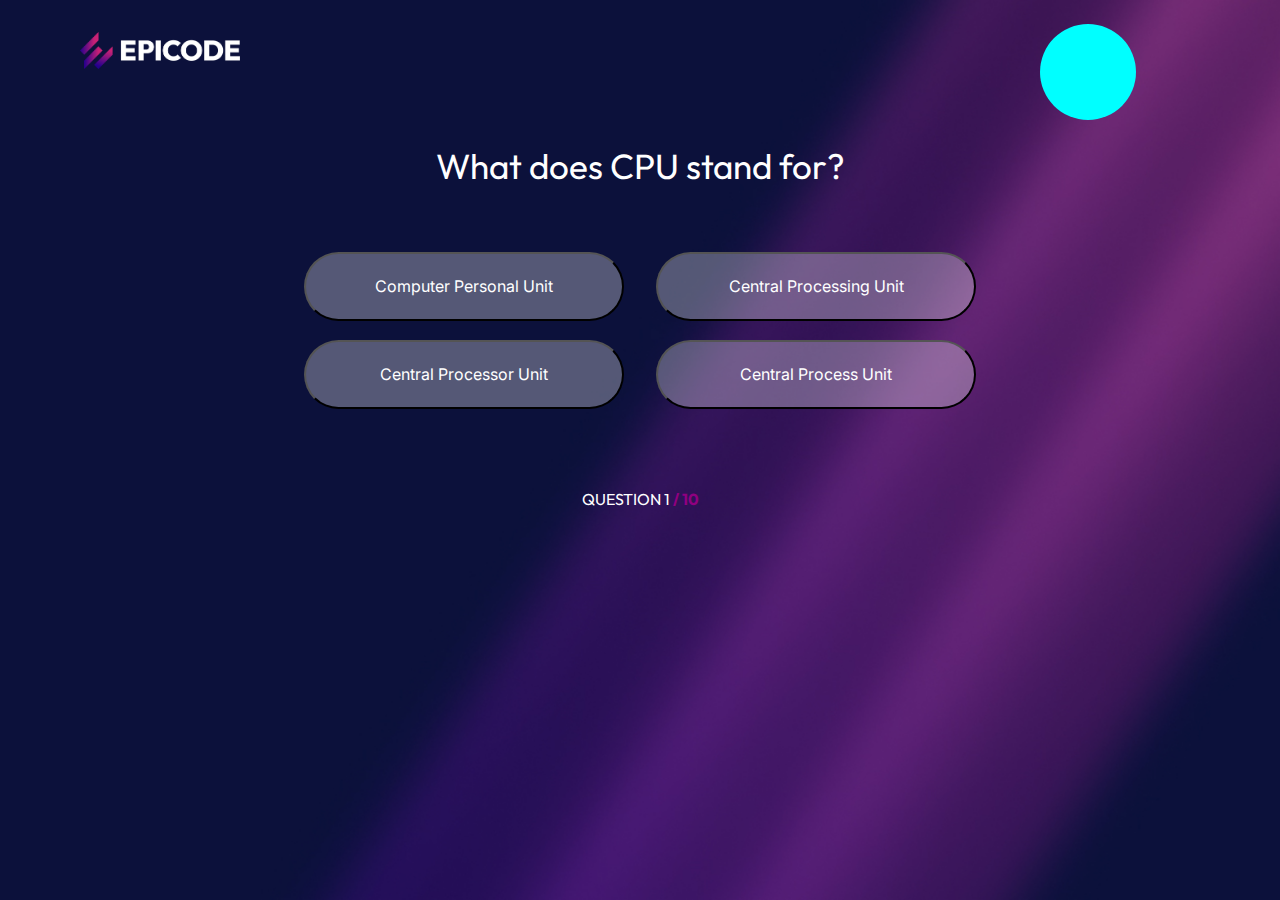
==== domanda.html @ c2282654 "sistemate +- proprozioni e modifiche generali css" ====
<!DOCTYPE html>
<html lang="en">
  <head>
    <meta charset="UTF-8" />
    <meta http-equiv="X-UA-Compatible" content="IE=edge" />
    <meta name="viewport" content="width=device-width, initial-scale=1.0" />
    <title>Questionario</title>
    <link rel="stylesheet" href="domanda.css" />
  </head>
  <body class="bg-image">
    <nav>
      <img class="logo" src="./assets/epicode_logo.png" alt="">
      <div class="timer"></div>
    </nav>
    <main>
      <div class="domanda-risposte-flex">       
        <p class="domanda"></p>  
        <div class="elenco-risposte">
          <input type="button" onclick="changePage()" class="box-risposta" value=""></input>
          <input type="button" onclick="changePage()" class="box-risposta" value=""></input>
          <input type="button" onclick="changePage()" class="box-risposta" value=""></input>
          <input type="button" onclick="changePage()" class="box-risposta" value=""></input>
        </div>
        <p class="numero-domanda">QUESTION <span class="numero-attuale-domanda">1</span> <span class="purple">/</span> <span class="numero-totale-domande purple">10</span></p>
      </div>
    </main>
    <script src="script.js"></script>
  </body>
</html>
---- domanda.css ----
@import url("https://fonts.googleapis.com/css2?family=Inter&family=Outfit&display=swap");
body,
html {
  min-height: 100%;
  margin: 0;
  font-family: "Outfit", sans-serif;
  overflow: hidden;
}

/*imposto lo sfondo della pagina*/
.bg-image {
  background-image: url(./assets/bg.jpg);
  height: 100%;
  background-position: center;
  background-repeat: no-repeat;
  background-size: cover;
}

nav {
  width: 100%;
}

.logo {
  position: absolute;
  top: 2rem;
  left: 5rem;
  width: 10rem;
}

div[class="elenco-risposte"] {
  display: flex;
  justify-content: center;
  align-items: center;
  flex-wrap: wrap;
  gap: 1.2rem 2rem;
  margin-top: 16rem;
  margin-right: 15rem;
  margin-left: 15rem;
}

div[class="elenco-risposte"] .box-risposta {
  font-family: "Inter", sans-serif;
  background-color: rgba(255, 255, 255, 0.3);
  color: white;
  width: 20rem;
  padding: 1.4rem 2.5rem;
  border-radius: 50px;
  font-size: 16px;
}

div[class="elenco-risposte"] .box-risposta:hover {
  background: rgb(210, 0, 148);
  background: linear-gradient(
    180deg,
    rgba(210, 0, 148, 1) 7%,
    rgba(144, 0, 128, 1) 80%
  );
  cursor: pointer;
}

.domanda-risposte-flex {
  display: flex;
  flex-direction: column;
  justify-content: center;
  align-items: center;
}

p[class="domanda"] {
  margin-bottom: -15rem;
  margin-top: 9rem;
  margin-right: 5rem;
  margin-left: 5rem;
  color: white;
  padding-bottom: 3rem;
  font-size: 35px;
  text-align: center;
}

p[class="numero-domanda"] {
  color: white;
  margin-top: 5rem;
}

.purple {
  color: #900080;
  font-weight: bold;
}

.timer {
  position: absolute;
  top: 1.5rem;
  right: 9rem;
  width: 6rem;
  height: 6rem;
  border-radius: 50px;
  background-color: aqua;
}

@media (min-width: 1400px) {
  .timer {
    background-color: red;
  }
  div[class="elenco-risposte"] {
    margin-right: 16rem;
    margin-left: 16rem;
  }
  p[class="domanda"] {
    font-size: 35px;
    margin-top: 13rem;
  }
  div[class="elenco-risposte"] .box-risposta {
    width: 24rem;
    padding: 1.6rem 3.2rem;
    font-size: 18px;
  }
  p[class="numero-domanda"] {
    margin-top: 5rem;
    font-size: 20px;
  }
}

@media (min-width: 1700px) {
  .timer {
    background-color: black;
  }
  div[class="elenco-risposte"] {
    margin-right: 16rem;
    margin-left: 16rem;
  }
  p[class="domanda"] {
    font-size: 45px;
    margin-top: 15rem;
  }
  div[class="elenco-risposte"] .box-risposta {
    width: 30rem;
    padding: 1.6rem 3.2rem;
    font-size: 22px;
  }
  p[class="numero-domanda"] {
    margin-top: 5rem;
    font-size: 24px;
  }
}

@media (min-width: 2200px) {
  .timer {
    background-color: rgb(255, 255, 255);
  }
  div[class="elenco-risposte"] {
    margin-right: 16rem;
    margin-left: 16rem;
  }
  p[class="domanda"] {
    margin-top: 22rem;
    font-size: 60px;
    margin-bottom: -10rem;
  }
  div[class="elenco-risposte"] .box-risposta {
    width: 45rem;
    padding: 2.4rem 3.2rem;
    font-size: 34px;
  }
  p[class="numero-domanda"] {
    margin-top: 9rem;
    font-size: 36px;
  }
  .logo {
    position: absolute;
    top: 2rem;
    left: 5rem;
    width: 20rem;
  }
}
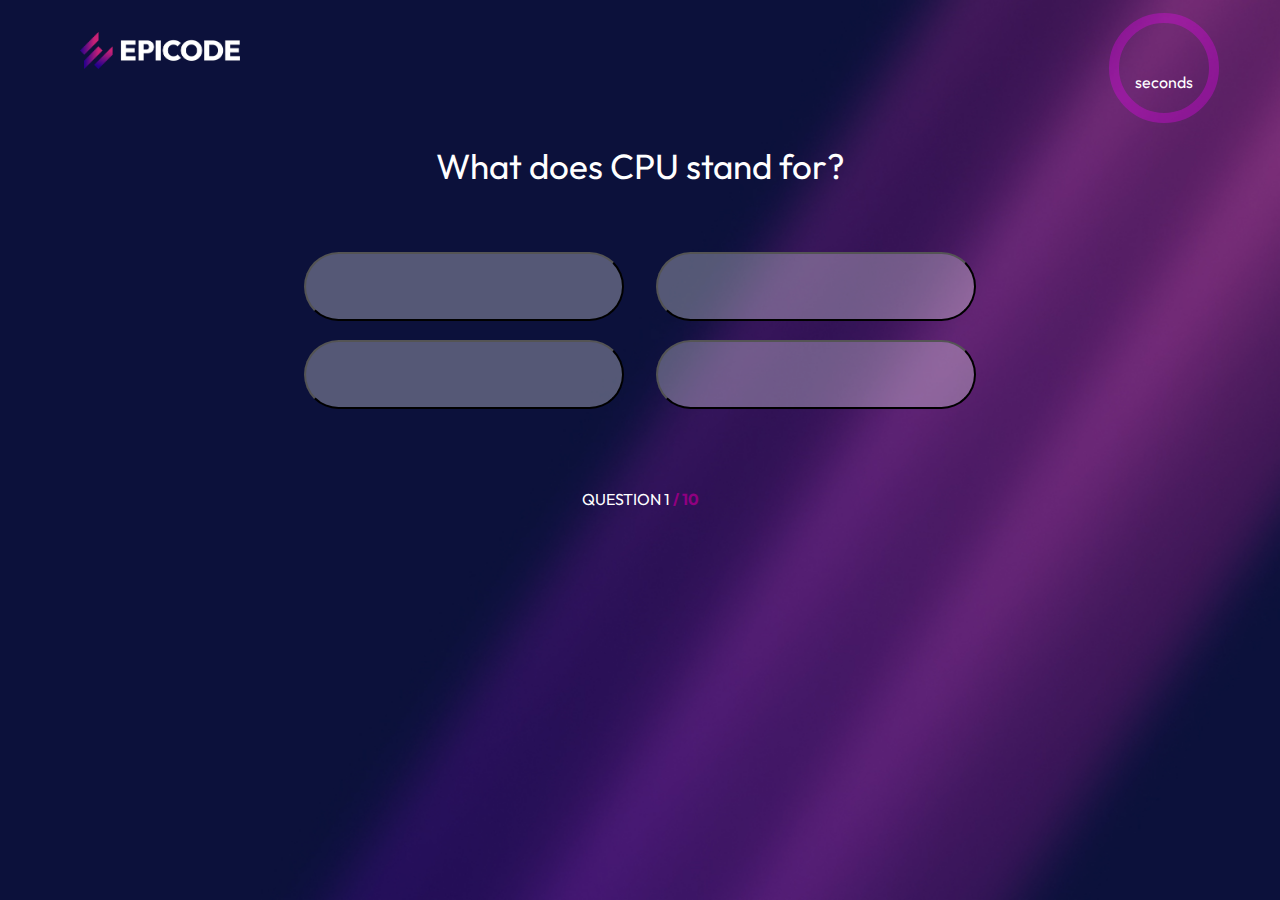
==== commit 6052519b: "aggiunto timer" ====
--- a/domanda.html
+++ b/domanda.html
@@ -10,7 +10,14 @@
   <body class="bg-image">
     <nav>
       <img class="logo" src="./assets/epicode_logo.png" alt="">
-      <div class="timer"></div>
+      <div class="timer animatable">
+    <svg>
+      <circle cx="50%" cy="50%" r="50"/>
+      <circle cx="50%" cy="50%" r="50" pathLength="1" />
+      <text x="100" y="100" text-anchor="middle"><tspan id="timeLeft"></tspan></text>
+      <text x="100" y="120" text-anchor="middle">seconds</text>
+    </svg>
+</div>
     </nav>
     <main>
       <div class="domanda-risposte-flex">       
@@ -21,7 +28,7 @@
           <input type="button" onclick="changePage()" class="box-risposta" value=""></input>
           <input type="button" onclick="changePage()" class="box-risposta" value=""></input>
         </div>
-        <p class="numero-domanda">QUESTION <span class="numero-attuale-domanda">1</span> <span class="purple">/</span> <span class="numero-totale-domande purple">10</span></p>
+        <p class="numero-domanda">QUESTION <span class="num-att-domanda">1</span> <span class="purple">/</span> <span class="numero-totale-domande purple">10</span></p>
       </div>
     </main>
     <script src="script.js"></script>
--- a/domanda.css
+++ b/domanda.css
@@ -86,20 +86,53 @@
   font-weight: bold;
 }
 
+.invisible {
+  visibility: hidden;
+}
+
+/*timer*/
 .timer {
   position: absolute;
-  top: 1.5rem;
-  right: 9rem;
-  width: 6rem;
-  height: 6rem;
-  border-radius: 50px;
-  background-color: aqua;
+  top: -2rem;
+  right: 1rem;
+}
+
+.timer > svg {
+  width: 200px;
+  height: 200px;
+}
+
+.timer > svg > circle {
+  fill: none;
+  stroke-opacity: 0.3;
+  stroke: #f700ff;
+  stroke-width: 10;
+  transform-origin: center center;
+  transform: rotate(-90deg);
+}
+
+.timer > svg > circle + circle {
+  stroke-dasharray: 1;
+  stroke-dashoffset: 1;
+  stroke-linecap: round;
+  stroke-opacity: 1;
+}
+
+.timer.animatable > svg > circle + circle {
+  transition: stroke-dashoffset 0.3s ease;
+}
+
+.timer > svg > text {
+  font-size: 2rem;
+  fill: white;
+}
+
+.timer > svg > text + text {
+  font-size: 1rem;
+  fill: white;
 }
 
 @media (min-width: 1400px) {
-  .timer {
-    background-color: red;
-  }
   div[class="elenco-risposte"] {
     margin-right: 16rem;
     margin-left: 16rem;
@@ -119,10 +152,8 @@
   }
 }
 
+/*Per certe cose era meglio settare una min/max width ma adesso non ne ho vboglia*/
 @media (min-width: 1700px) {
-  .timer {
-    background-color: black;
-  }
   div[class="elenco-risposte"] {
     margin-right: 16rem;
     margin-left: 16rem;
@@ -143,9 +174,6 @@
 }
 
 @media (min-width: 2200px) {
-  .timer {
-    background-color: rgb(255, 255, 255);
-  }
   div[class="elenco-risposte"] {
     margin-right: 16rem;
     margin-left: 16rem;
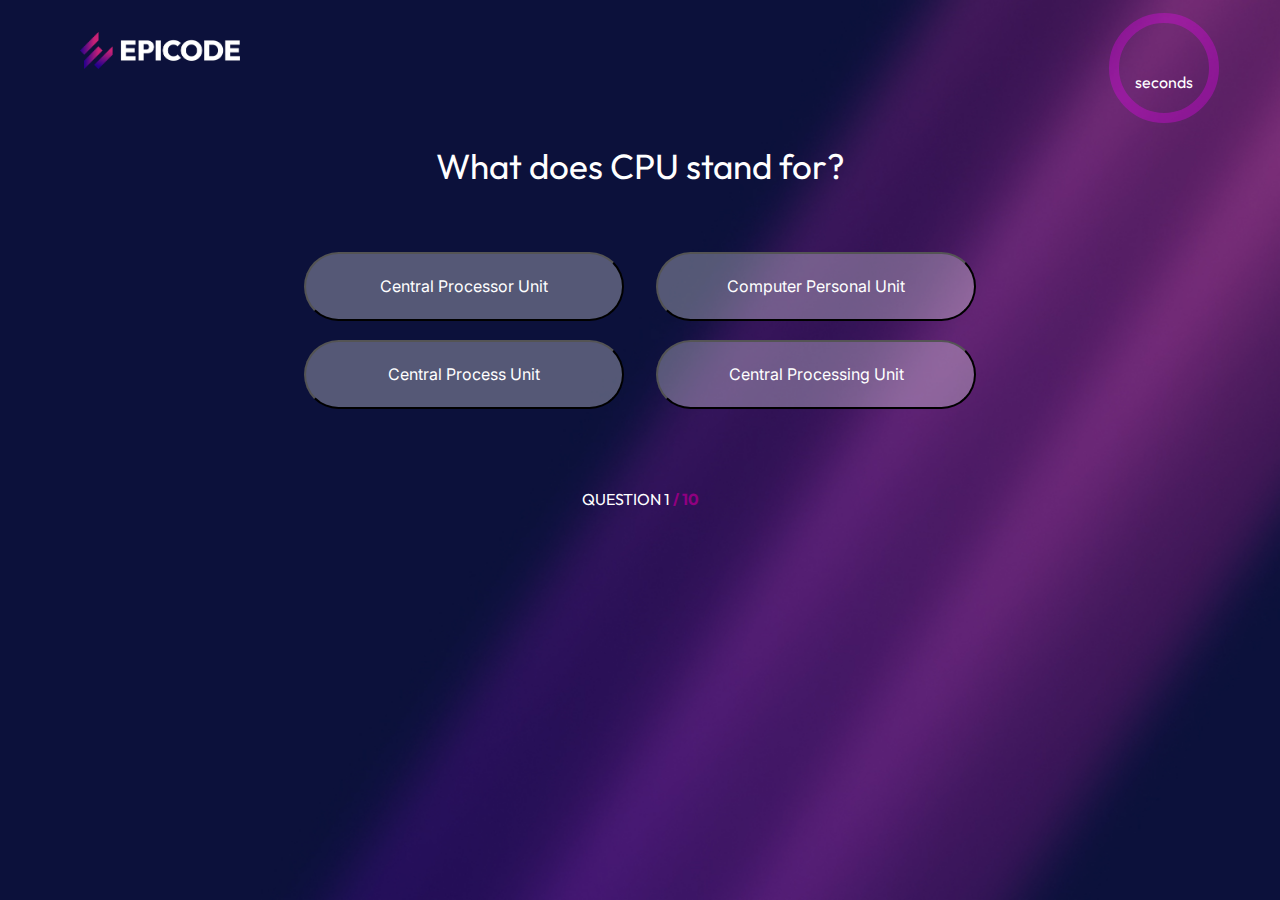
==== commit 7896731e: "copia" ====
--- a/domanda.html
+++ b/domanda.html
@@ -33,4 +33,4 @@
     </main>
     <script src="script.js"></script>
   </body>
-</html>
+</html>--- a/domanda.css
+++ b/domanda.css
@@ -198,4 +198,4 @@
     left: 5rem;
     width: 20rem;
   }
-}
+}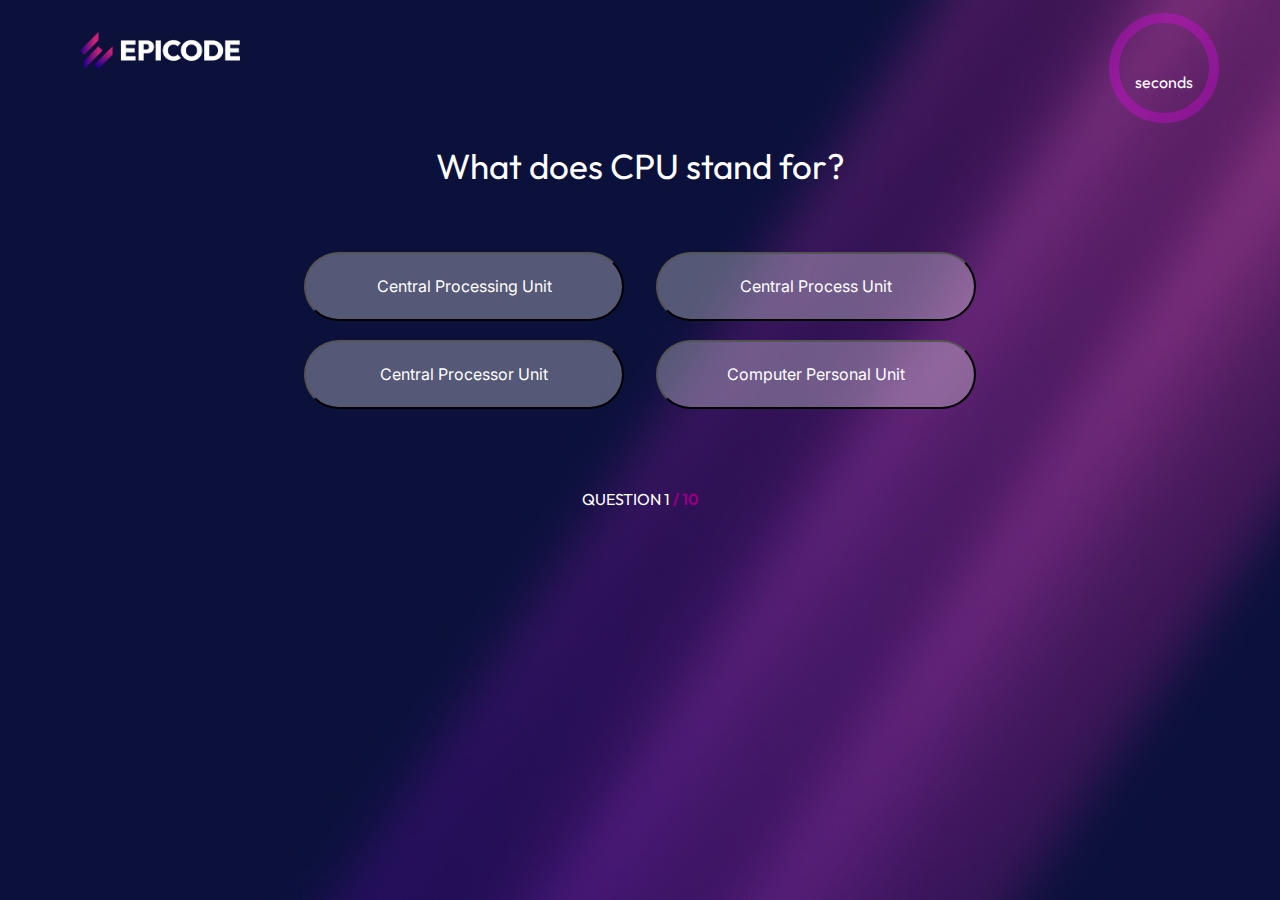
==== commit d2da80a9: "iniziata funzione per controllo risposta" ====
--- a/domanda.html
+++ b/domanda.html
@@ -23,14 +23,14 @@
       <div class="domanda-risposte-flex">       
         <p class="domanda"></p>  
         <div class="elenco-risposte">
-          <input type="button" onclick="changePage()" class="box-risposta" value=""></input>
-          <input type="button" onclick="changePage()" class="box-risposta" value=""></input>
-          <input type="button" onclick="changePage()" class="box-risposta" value=""></input>
-          <input type="button" onclick="changePage()" class="box-risposta" value=""></input>
+          <input type="button" onclick="changePage(event)" class="box-risposta" value=""></input>
+          <input type="button" onclick="changePage(event)" class="box-risposta" value=""></input>
+          <input type="button" onclick="changePage(event)" class="box-risposta" value=""></input>
+          <input type="button" onclick="changePage(event)" class="box-risposta" value=""></input>
         </div>
         <p class="numero-domanda">QUESTION <span class="num-att-domanda">1</span> <span class="purple">/</span> <span class="numero-totale-domande purple">10</span></p>
       </div>
     </main>
     <script src="script.js"></script>
   </body>
-</html>+</html>
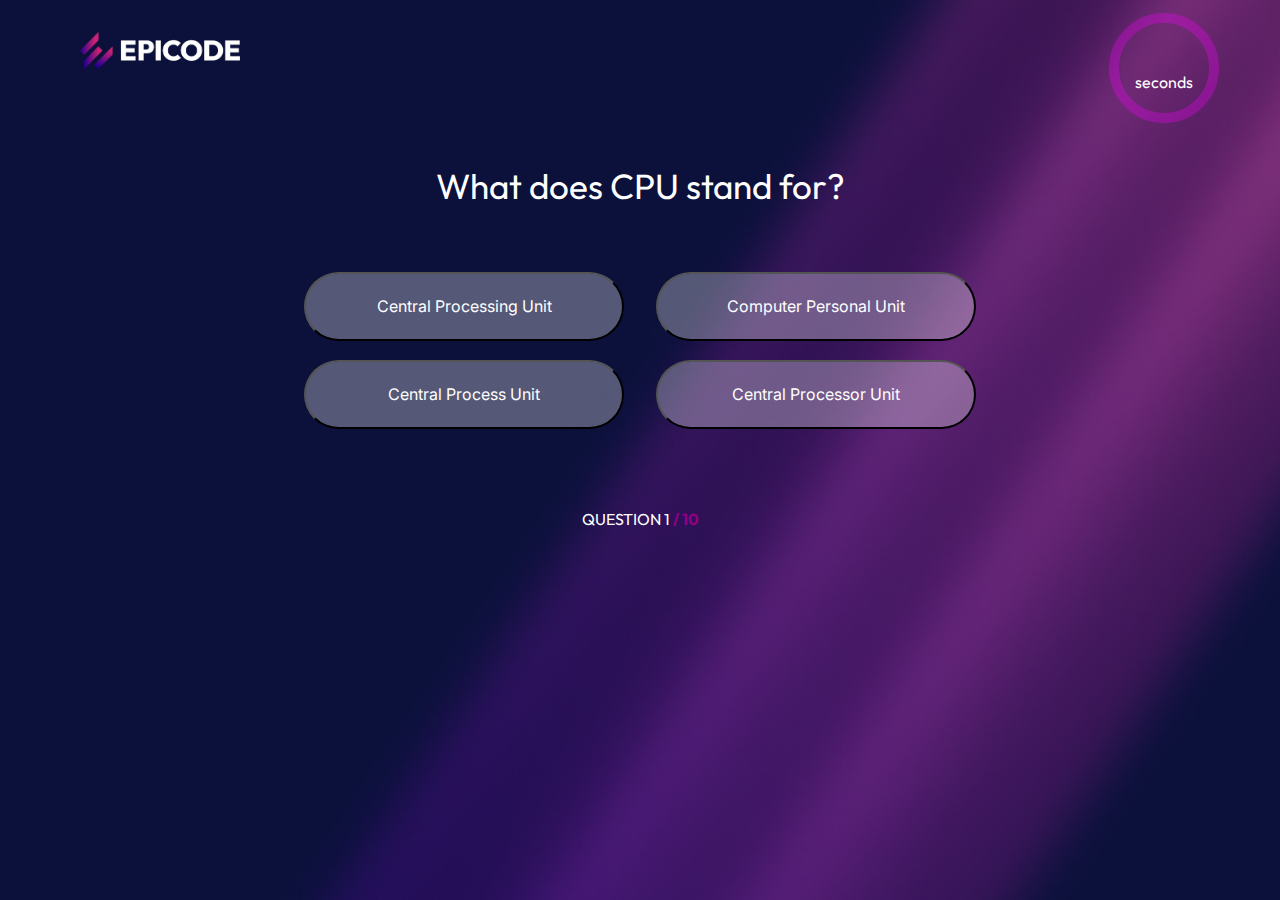
==== commit 298576d9: "aggiunto div per mostrare il risultato finale" ====
--- a/domanda.html
+++ b/domanda.html
@@ -8,29 +8,34 @@
     <link rel="stylesheet" href="domanda.css" />
   </head>
   <body class="bg-image">
-    <nav>
-      <img class="logo" src="./assets/epicode_logo.png" alt="">
-      <div class="timer animatable">
-    <svg>
-      <circle cx="50%" cy="50%" r="50"/>
-      <circle cx="50%" cy="50%" r="50" pathLength="1" />
-      <text x="100" y="100" text-anchor="middle"><tspan id="timeLeft"></tspan></text>
-      <text x="100" y="120" text-anchor="middle">seconds</text>
-    </svg>
-</div>
-    </nav>
-    <main>
-      <div class="domanda-risposte-flex">       
-        <p class="domanda"></p>  
-        <div class="elenco-risposte">
-          <input type="button" onclick="changePage(event)" class="box-risposta" value=""></input>
-          <input type="button" onclick="changePage(event)" class="box-risposta" value=""></input>
-          <input type="button" onclick="changePage(event)" class="box-risposta" value=""></input>
-          <input type="button" onclick="changePage(event)" class="box-risposta" value=""></input>
+    <div class="show-result invisible">
+      Results : <span></span> %
+    </div>
+    <div class="all-content">
+      <nav>
+        <img class="logo" src="./assets/epicode_logo.png" alt="">
+        <div class="timer animatable">
+          <svg>
+            <circle cx="50%" cy="50%" r="50"/>
+            <circle cx="50%" cy="50%" r="50" pathLength="1" />
+            <text x="100" y="100" text-anchor="middle"><tspan id="timeLeft"></tspan></text>
+            <text x="100" y="120" text-anchor="middle">seconds</text>
+          </svg>
         </div>
-        <p class="numero-domanda">QUESTION <span class="num-att-domanda">1</span> <span class="purple">/</span> <span class="numero-totale-domande purple">10</span></p>
-      </div>
-    </main>
-    <script src="script.js"></script>
+      </nav>
+      <main>
+        <div class="domanda-risposte-flex">       
+          <p class="domanda"></p>  
+          <div class="elenco-risposte">
+            <input type="button" onclick="changePage(event)" class="box-risposta" value=""></input>
+            <input type="button" onclick="changePage(event)" class="box-risposta" value=""></input>
+            <input type="button" onclick="changePage(event)" class="box-risposta" value=""></input>
+            <input type="button" onclick="changePage(event)" class="box-risposta" value=""></input>
+          </div>
+          <p class="numero-domanda">QUESTION <span class="num-att-domanda">1</span> <span class="purple">/</span> <span class="numero-totale-domande purple">10</span></p>
+        </div>
+      </main>
+      <script src="script.js"></script>
+    </div>
   </body>
 </html>
--- a/domanda.css
+++ b/domanda.css
@@ -90,6 +90,13 @@
   visibility: hidden;
 }
 
+div[class="show-result"] {
+  color: white;
+  font-size: 5rem;
+  text-align: center;
+  margin-top: 10rem;
+}
+
 /*timer*/
 .timer {
   position: absolute;
@@ -198,4 +205,4 @@
     left: 5rem;
     width: 20rem;
   }
-}+}
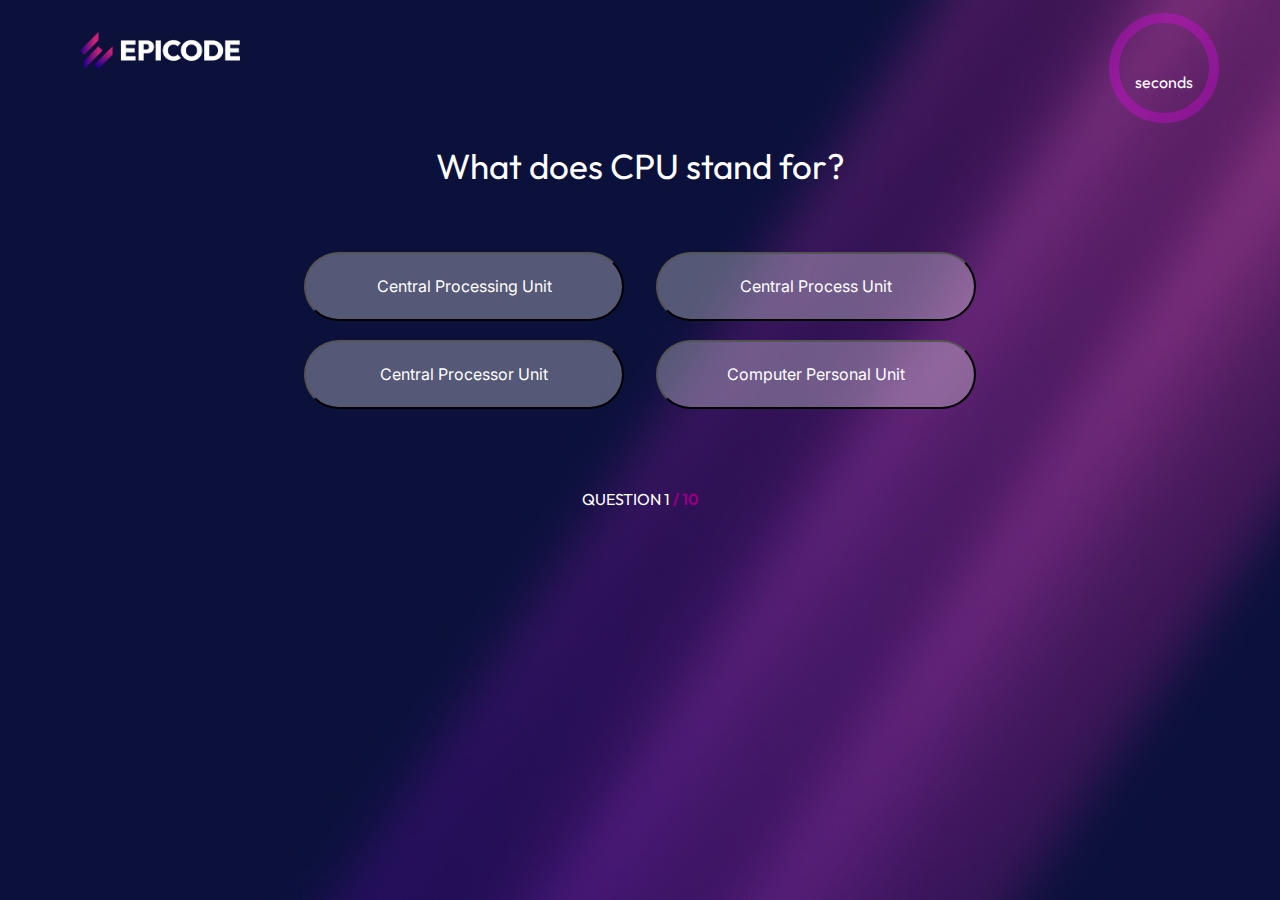
==== commit b99d1cac: "aggiustata pagina finale risultato" ====
--- a/domanda.html
+++ b/domanda.html
@@ -10,6 +10,7 @@
   <body class="bg-image">
     <div class="show-result invisible">
       Results : <span></span> %
+      <img class="applause" src="./assets/applause.gif" alt="applause">
     </div>
     <div class="all-content">
       <nav>
--- a/domanda.css
+++ b/domanda.css
@@ -87,7 +87,7 @@
 }
 
 .invisible {
-  visibility: hidden;
+  display: none;
 }
 
 div[class="show-result"] {
@@ -96,7 +96,13 @@
   text-align: center;
   margin-top: 10rem;
 }
-
+.applause {
+  position: relative;
+  width: 100px;
+  height: 110px;
+  top: 1rem;
+  border-radius: 12px;
+}
 /*timer*/
 .timer {
   position: absolute;
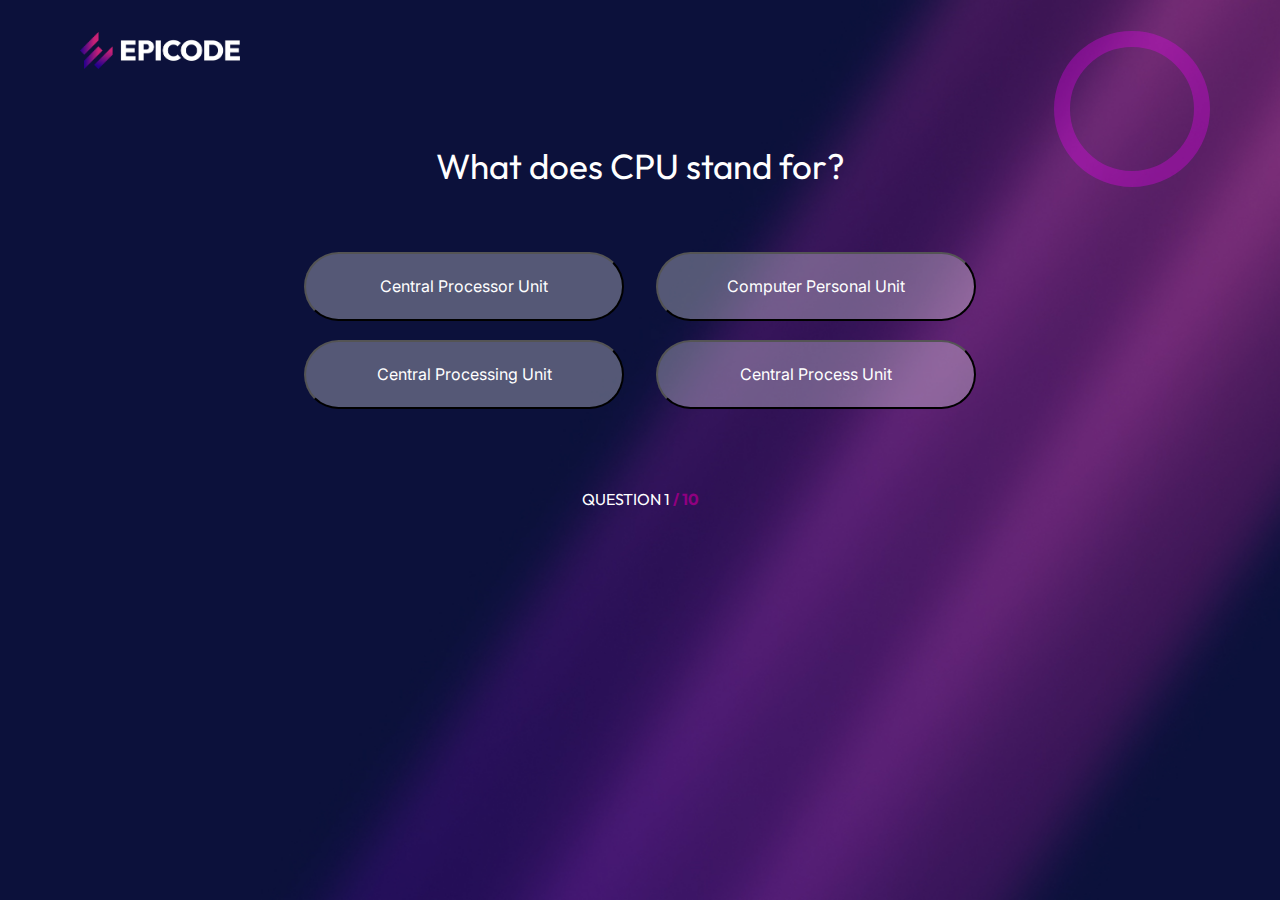
==== commit 2bd31b60: "sistemate proporzioni per 67% (1700px circa)" ====
--- a/domanda.html
+++ b/domanda.html
@@ -9,18 +9,18 @@
   </head>
   <body class="bg-image">
     <div class="show-result invisible">
-      Results : <span></span> %
+      Results : <span></span>%
       <img class="applause" src="./assets/applause.gif" alt="applause">
     </div>
     <div class="all-content">
       <nav>
-        <img class="logo" src="./assets/epicode_logo.png" alt="">
+        <img class="logo" src="./assets/epicode_logo.png" alt="logo">
         <div class="timer animatable">
           <svg>
-            <circle cx="50%" cy="50%" r="50"/>
-            <circle cx="50%" cy="50%" r="50" pathLength="1" />
+            <circle cx="50%" cy="50%" r="70"/>
+            <circle cx="50%" cy="50%" r="70" pathLength="1" />
             <text x="100" y="100" text-anchor="middle"><tspan id="timeLeft"></tspan></text>
-            <text x="100" y="120" text-anchor="middle">seconds</text>
+            <text x="100" y="120" text-anchor="middle"></text>
           </svg>
         </div>
       </nav>
--- a/domanda.css
+++ b/domanda.css
@@ -106,20 +106,20 @@
 /*timer*/
 .timer {
   position: absolute;
-  top: -2rem;
-  right: 1rem;
+  top: 1.5rem;
+  right: 3rem;
 }
 
 .timer > svg {
   width: 200px;
-  height: 200px;
+  height: 170px;
 }
 
 .timer > svg > circle {
   fill: none;
   stroke-opacity: 0.3;
   stroke: #f700ff;
-  stroke-width: 10;
+  stroke-width: 16;
   transform-origin: center center;
   transform: rotate(-90deg);
 }
@@ -136,12 +136,13 @@
 }
 
 .timer > svg > text {
-  font-size: 2rem;
+  font-size: 3.3rem;
   fill: white;
 }
 
 .timer > svg > text + text {
-  font-size: 1rem;
+  font-size: 1.3rem;
+
   fill: white;
 }
 
@@ -167,48 +168,47 @@
 
 /*Per certe cose era meglio settare una min/max width ma adesso non ne ho vboglia*/
 @media (min-width: 1700px) {
+  .logo {
+    position: absolute;
+    top: 3rem;
+    left: 5rem;
+    width: 16rem;
+  }
   div[class="elenco-risposte"] {
     margin-right: 16rem;
     margin-left: 16rem;
   }
   p[class="domanda"] {
-    font-size: 45px;
+    font-size: 55px;
     margin-top: 15rem;
+    margin-bottom: -13rem;
   }
   div[class="elenco-risposte"] .box-risposta {
-    width: 30rem;
-    padding: 1.6rem 3.2rem;
-    font-size: 22px;
+    width: 32rem;
+    padding: 1.8rem 3.4rem;
+    font-size: 24px;
   }
   p[class="numero-domanda"] {
-    margin-top: 5rem;
+    margin-top: 6rem;
     font-size: 24px;
   }
-}
-
-@media (min-width: 2200px) {
-  div[class="elenco-risposte"] {
-    margin-right: 16rem;
-    margin-left: 16rem;
-  }
-  p[class="domanda"] {
-    margin-top: 22rem;
-    font-size: 60px;
-    margin-bottom: -10rem;
-  }
-  div[class="elenco-risposte"] .box-risposta {
-    width: 45rem;
-    padding: 2.4rem 3.2rem;
-    font-size: 34px;
-  }
-  p[class="numero-domanda"] {
-    margin-top: 9rem;
-    font-size: 36px;
-  }
-  .logo {
-    position: absolute;
-    top: 2rem;
-    left: 5rem;
-    width: 20rem;
-  }
-}
+
+  div[class="show-result"] {
+    color: white;
+    font-size: 6rem;
+    text-align: center;
+    margin-top: 10rem;
+  }
+
+  div[class="show-result"] span {
+    color: #f700ff;
+  }
+  .applause {
+    position: relative;
+    width: 100px;
+    height: 110px;
+    top: 1rem;
+    border-radius: 12px;
+    margin-left: 2rem;
+  }
+}
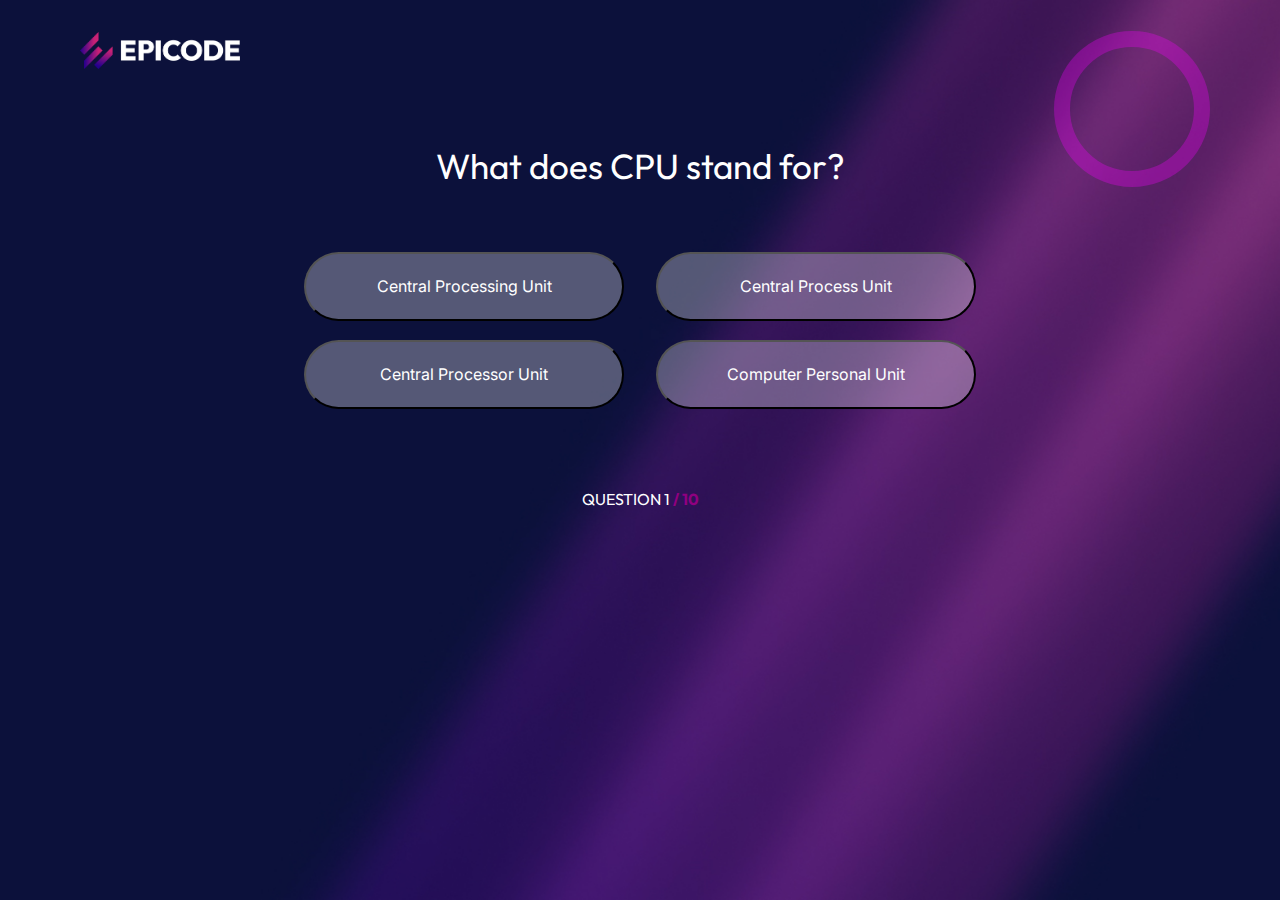
==== commit ebfa89f6: "fine" ====
--- a/domanda.html
+++ b/domanda.html
@@ -39,4 +39,4 @@
       <script src="script.js"></script>
     </div>
   </body>
-</html>
+</html>--- a/domanda.css
+++ b/domanda.css
@@ -211,4 +211,4 @@
     border-radius: 12px;
     margin-left: 2rem;
   }
-}
+}